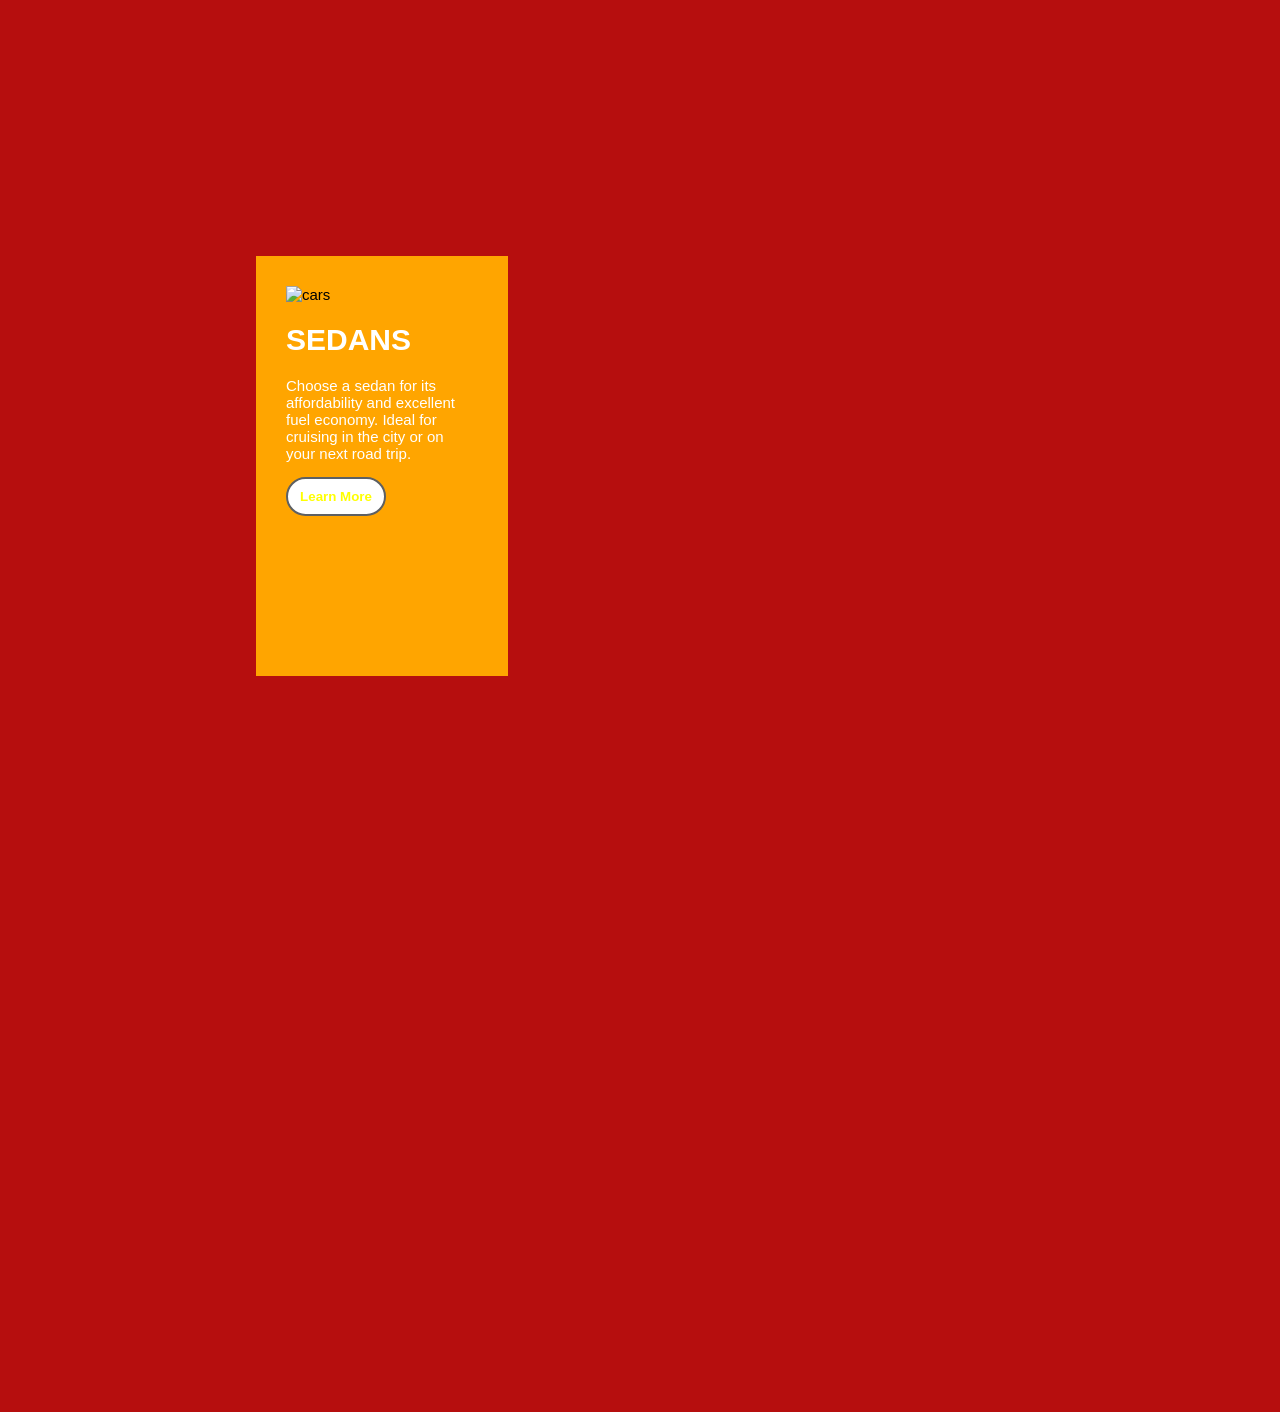
==== inde.html @ b9eaad42 "initial commut" ====
<!DOCTYPE html>

<html lang="en">

<head>
    <meta charset="utf-8">
    <meta http-equiv="X-UA-Compatible" content="IE=edge">
    <title> My cars</title>
    <meta name="description" content="">
    <meta name="viewport" content="width=device-width, initial-scale=1">
    <link rel="stylesheet" href="style.css">
</head>

<body>

    <div class="row">
        <div class="column">
            <div id="image">
                <img class="#" alt="cars">
            </div>
            <div>
                <h1>SEDANS</h1>
                <p> Choose a sedan for its<br>affordability and excellent<br>fuel economy. Ideal for<br>cruising in the
                    city or on<br>your next road trip.</p>
            </div>
            <button type="button">Learn More</button>

        </div>

    </div>
</body>

</html>
---- style.css ----
body {
  background-color: rgb(182, 14, 14);
  padding: 0;
  margin: 0;
}
.row {
  padding: 20%;
  height: 100vh;
  width: 100%;
  display: flexbox;
  justify-content: center;
}
.column {
  background-color: orange;
  height: 40%;
  width: 15%;
  padding: 30px;
  font-size: 15px;
  font-family: sans-serif;
}
h1 {
  color: white;
}
p {
  text-align: left;
  word-break: break-word;
  overflow: hidden;
  text-overflow: ellipsis;
  color: white;
}
button {
  color: yellow;
  background-color: white;
  font-weight: bold;
  padding: 10px;
  text-align: center;
  border: 2px solid #5d6063;
  border-radius: 40px;
  width: 100px;
  margin: bottom 0;
}
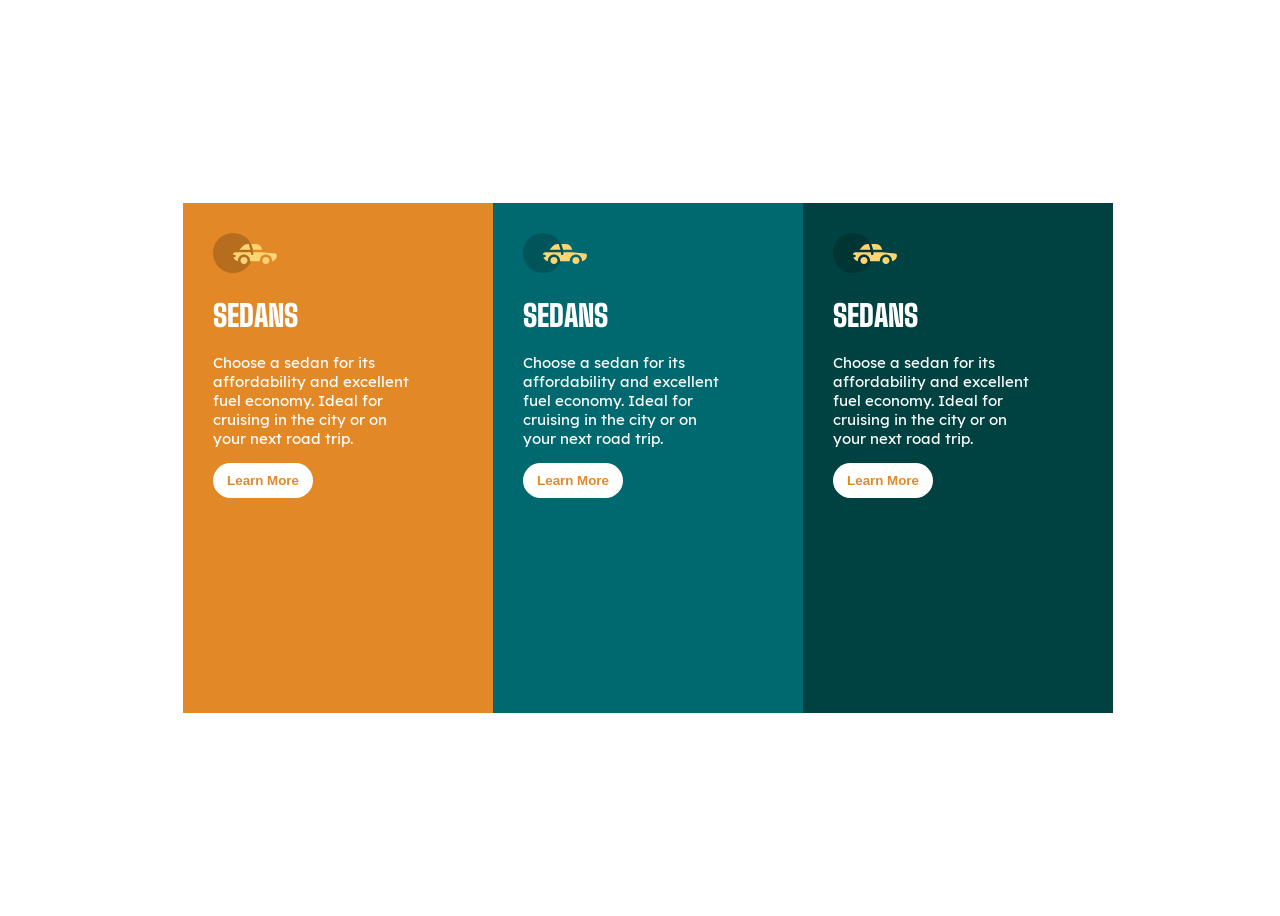
==== commit ba3fed16: "addin 2cards" ====
--- a/inde.html
+++ b/inde.html
@@ -1,5 +1,4 @@
 <!DOCTYPE html>
-
 <html lang="en">
 
 <head>
@@ -12,11 +11,10 @@
 </head>
 
 <body>
-
     <div class="row">
-        <div class="column">
+        <div class="orange column">
             <div id="image">
-                <img class="#" alt="cars">
+                <img src="./images/icon-sedans.svg" alt="cars">
             </div>
             <div>
                 <h1>SEDANS</h1>
@@ -24,9 +22,29 @@
                     city or on<br>your next road trip.</p>
             </div>
             <button type="button">Learn More</button>
-
         </div>
-
+        <div class="cyan column">
+            <div id="image">
+                <img src="./images/icon-sedans.svg" alt="cars">
+            </div>
+            <div>
+                <h1>SEDANS</h1>
+                <p> Choose a sedan for its<br>affordability and excellent<br>fuel economy. Ideal for<br>cruising in the
+                    city or on<br>your next road trip.</p>
+            </div>
+            <button type="button">Learn More</button>
+        </div>
+        <div class="green column">
+            <div id="image">
+                <img src="./images/icon-sedans.svg" alt="cars">
+            </div>
+            <div>
+                <h1>SEDANS</h1>
+                <p> Choose a sedan for its<br>affordability and excellent<br>fuel economy. Ideal for<br>cruising in the
+                    city or on<br>your next road trip.</p>
+            </div>
+            <button type="button">Learn More</button>
+        </div>
     </div>
 </body>
 
--- a/style.css
+++ b/style.css
@@ -1,41 +1,64 @@
-body {
-  background-color: rgb(182, 14, 14);
+@font-face {
+  font-family: lexenda;
+  src: url(LexendDeca-Regular.ttf);
+}
+@font-face {
+  font-family: header;
+  src: url(BigShouldersDisplay-Black.ttf);
+}
+/* body {
   padding: 0;
   margin: 0;
-}
+} */
 .row {
-  padding: 20%;
+  /* padding: 20%; */
+  width: 100vw;
   height: 100vh;
-  width: 100%;
-  display: flexbox;
+  display: flex;
+  flex-direction: row;
   justify-content: center;
+  align-items: center;
 }
 .column {
-  background-color: orange;
-  height: 40%;
-  width: 15%;
+  height: 50%;
+  width: 250px;
   padding: 30px;
   font-size: 15px;
-  font-family: sans-serif;
+}
+.orange {
+  background-color: hsl(31, 77%, 52%);
+}
+.cyan {
+  background-color: hsl(184, 100%, 22%);
+}
+.green {
+  background-color: hsl(179, 100%, 13%);
 }
 h1 {
   color: white;
+  font-family: header;
+  font-size: 300;
 }
 p {
   text-align: left;
-  word-break: break-word;
-  overflow: hidden;
-  text-overflow: ellipsis;
   color: white;
+  font-family: lexenda;
+  font-weight: 400;
+  font-size: 15px;
 }
 button {
-  color: yellow;
+  color: hsl(31, 77%, 52%);
   background-color: white;
   font-weight: bold;
   padding: 10px;
   text-align: center;
-  border: 2px solid #5d6063;
+  border: none;
   border-radius: 40px;
   width: 100px;
-  margin: bottom 0;
+  margin-top: auto;
+  cursor: pointer;
 }
+button:hover,
+p:hover {
+  background-color: red;
+}
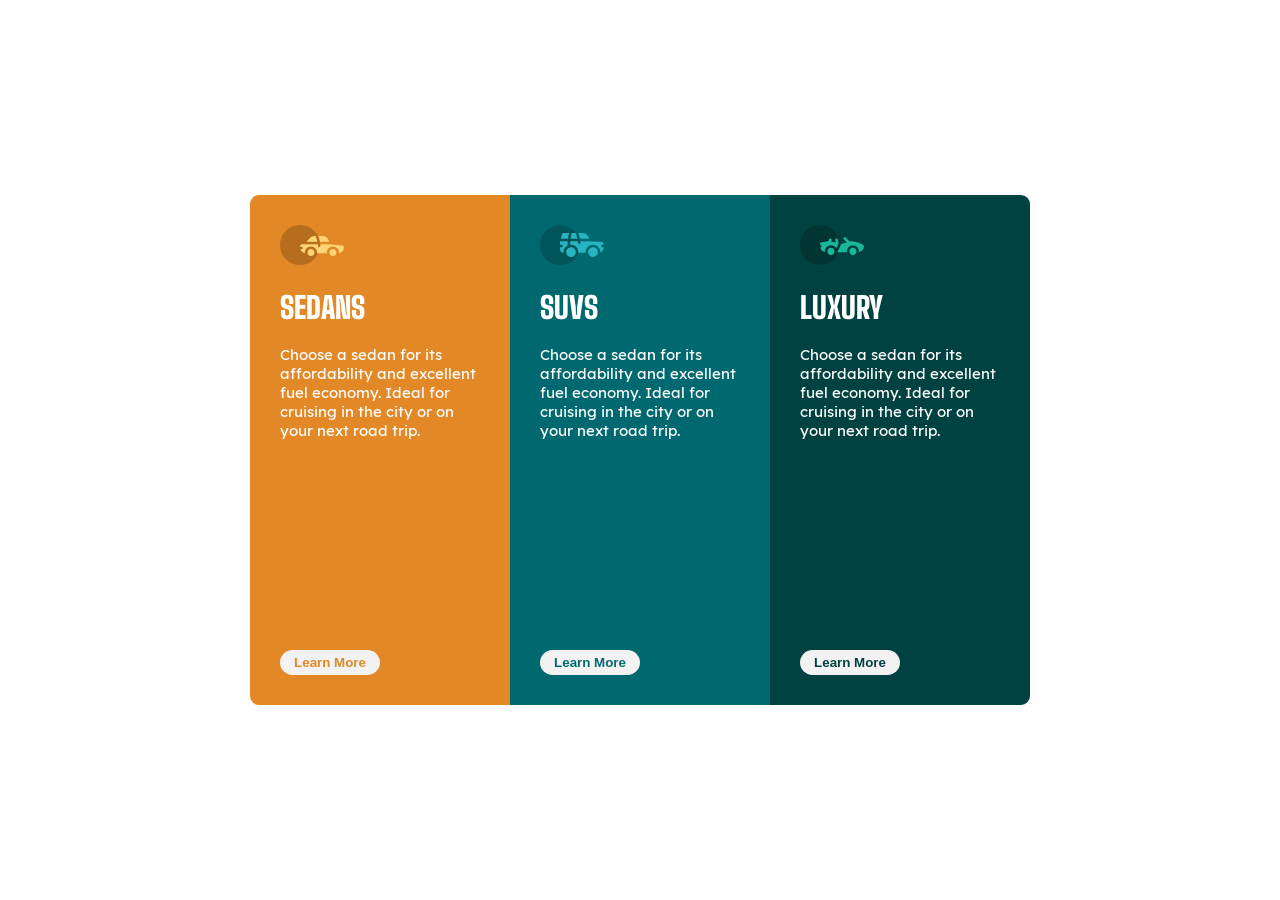
==== commit d7d0091c: "button directio" ====
--- a/inde.html
+++ b/inde.html
@@ -12,7 +12,7 @@
 
 <body>
     <div class="row">
-        <div class="orange column">
+        <div class="left-boarder orange column">
             <div id="image">
                 <img src="./images/icon-sedans.svg" alt="cars">
             </div>
@@ -21,29 +21,29 @@
                 <p> Choose a sedan for its<br>affordability and excellent<br>fuel economy. Ideal for<br>cruising in the
                     city or on<br>your next road trip.</p>
             </div>
-            <button type="button">Learn More</button>
+            <button type="buttom" class="bright button">Learn More</button>
         </div>
         <div class="cyan column">
             <div id="image">
-                <img src="./images/icon-sedans.svg" alt="cars">
+                <img src="./images/icon-suvs.svg" alt="cars">
             </div>
             <div>
-                <h1>SEDANS</h1>
+                <h1>SUVS</h1>
                 <p> Choose a sedan for its<br>affordability and excellent<br>fuel economy. Ideal for<br>cruising in the
                     city or on<br>your next road trip.</p>
             </div>
-            <button type="button">Learn More</button>
+            <button type="button" class="blue button">Learn More</button>
         </div>
-        <div class="green column">
+        <div class="right-border green column">
             <div id="image">
-                <img src="./images/icon-sedans.svg" alt="cars">
+                <img src="./images/icon-luxury.svg" alt="cars">
             </div>
             <div>
-                <h1>SEDANS</h1>
+                <h1>LUXURY</h1>
                 <p> Choose a sedan for its<br>affordability and excellent<br>fuel economy. Ideal for<br>cruising in the
                     city or on<br>your next road trip.</p>
             </div>
-            <button type="button">Learn More</button>
+            <button type="button" class="btn-green button">Learn More</button>
         </div>
     </div>
 </body>
--- a/style.css
+++ b/style.css
@@ -6,10 +6,11 @@
   font-family: header;
   src: url(BigShouldersDisplay-Black.ttf);
 }
-/* body {
+body {
   padding: 0;
   margin: 0;
-} */
+}
+
 .row {
   /* padding: 20%; */
   width: 100vw;
@@ -21,7 +22,9 @@
 }
 .column {
   height: 50%;
-  width: 250px;
+  width: 200px;
+  flex-direction: column;
+  display: flex;
   padding: 30px;
   font-size: 15px;
 }
@@ -47,18 +50,48 @@
   font-size: 15px;
 }
 button {
-  color: hsl(31, 77%, 52%);
-  background-color: white;
+  /* color: hsl(31, 77%, 52%); */
+  /* background-color: white; */
   font-weight: bold;
-  padding: 10px;
+  padding: 5px;
   text-align: center;
   border: none;
-  border-radius: 40px;
+  border-radius: 30px;
   width: 100px;
   margin-top: auto;
   cursor: pointer;
 }
-button:hover,
-p:hover {
-  background-color: red;
+
+.left-boarder {
+  border-radius: 9px 0 0 9px;
 }
+.right-border {
+  border-radius: 0 9px 9px 0;
+}
+.bright {
+  color: hsl(31, 77%, 52%);
+  background-color: hsl(0, 0%, 95%);
+}
+.blue {
+  color: hsl(184, 100%, 22%);
+  background-color: hsl(0, 0%, 95%);
+}
+.btn-green {
+  color: hsl(179, 100%, 13%);
+  background-color: hsl(0, 0%, 95%);
+}
+.bright:hover {
+  color: hsl(0, 0%, 95%);
+  border: 3px solid hsl(0, 0%, 95%);
+  background-color: hsl(31, 77%, 52%);
+}
+.blue:hover {
+  background-color: hsl(184, 100%, 22%);
+  color: hsl(0, 0%, 95%);
+  border: 3px solid hsl(0, 0%, 95%);
+}
+.btn-green:hover {
+  background-color: hsl(179, 100%, 13%);
+  color: hsl(0, 0%, 95%);
+  border: 3px solid hsl(0, 0%, 95%);
+}
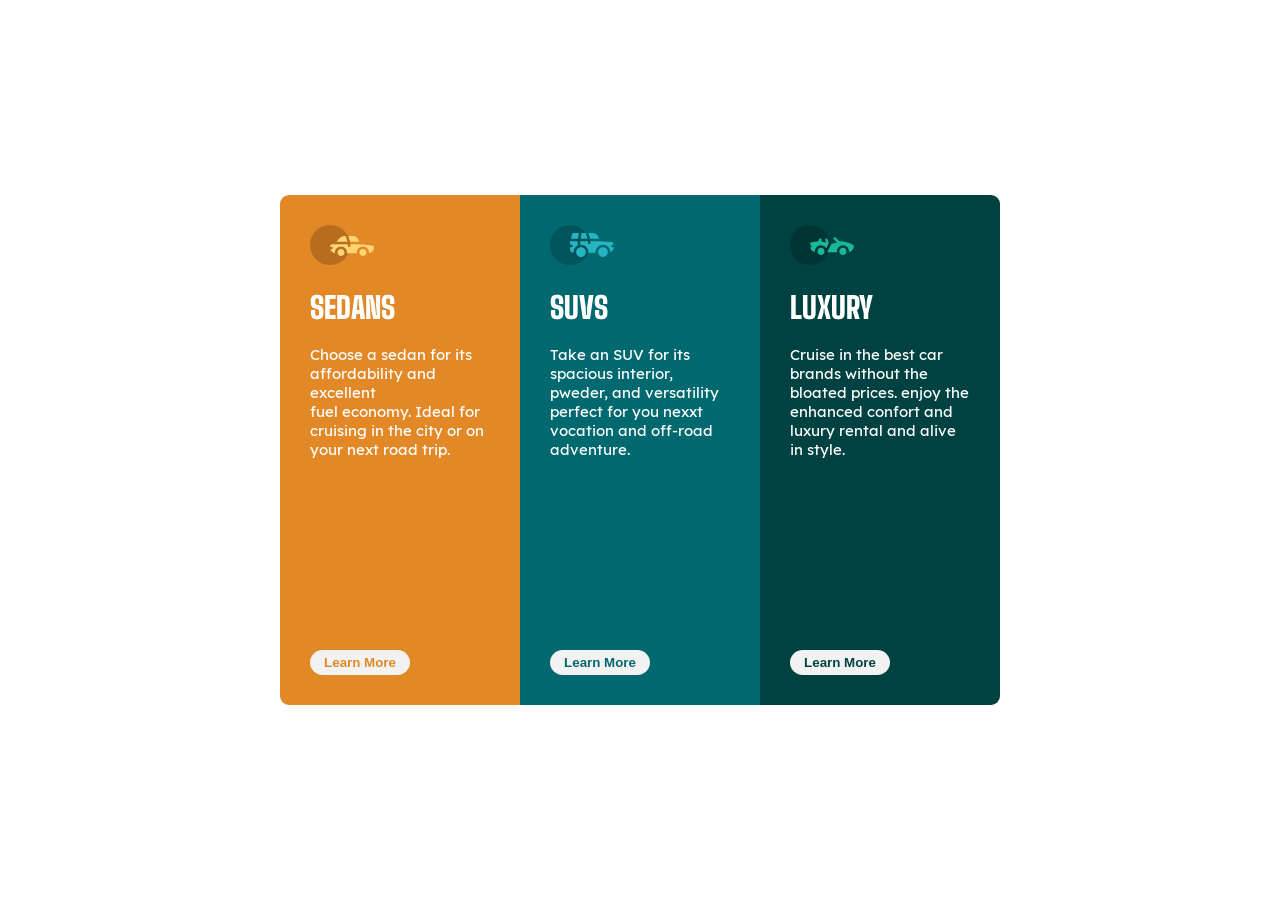
==== commit 95a5273d: "change paragraph" ====
--- a/inde.html
+++ b/inde.html
@@ -29,8 +29,8 @@
             </div>
             <div>
                 <h1>SUVS</h1>
-                <p> Choose a sedan for its<br>affordability and excellent<br>fuel economy. Ideal for<br>cruising in the
-                    city or on<br>your next road trip.</p>
+                <p> Take an SUV for its spacious interior, pweder, and versatility perfect for you nexxt vocation and
+                    off-road adventure.</p>
             </div>
             <button type="button" class="blue button">Learn More</button>
         </div>
@@ -40,8 +40,8 @@
             </div>
             <div>
                 <h1>LUXURY</h1>
-                <p> Choose a sedan for its<br>affordability and excellent<br>fuel economy. Ideal for<br>cruising in the
-                    city or on<br>your next road trip.</p>
+                <p> Cruise in the best car brands without the bloated prices. enjoy the enhanced confort and luxury
+                    rental and alive in style.</p>
             </div>
             <button type="button" class="btn-green button">Learn More</button>
         </div>
--- a/style.css
+++ b/style.css
@@ -22,7 +22,7 @@
 }
 .column {
   height: 50%;
-  width: 200px;
+  width: 180px;
   flex-direction: column;
   display: flex;
   padding: 30px;
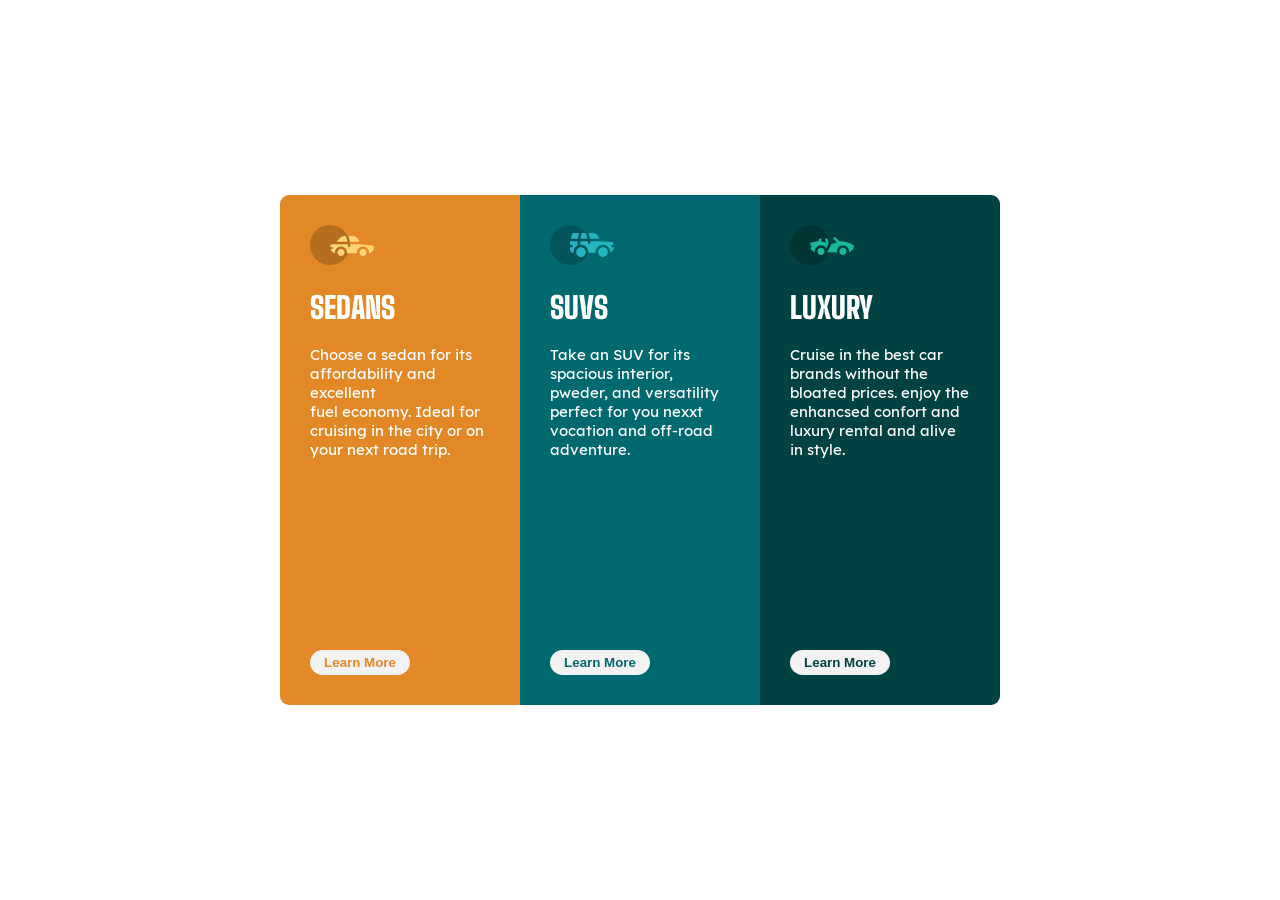
==== commit 123f71cc: "responsiveness" ====
--- a/inde.html
+++ b/inde.html
@@ -40,7 +40,7 @@
             </div>
             <div>
                 <h1>LUXURY</h1>
-                <p> Cruise in the best car brands without the bloated prices. enjoy the enhanced confort and luxury
+                <p> Cruise in the best car brands without the bloated prices. enjoy the enhancsed confort and luxury
                     rental and alive in style.</p>
             </div>
             <button type="button" class="btn-green button">Learn More</button>
--- a/style.css
+++ b/style.css
@@ -95,3 +95,24 @@
   color: hsl(0, 0%, 95%);
   border: 3px solid hsl(0, 0%, 95%);
 }
+@media screen and (max-width: 375px) {
+  .row {
+    flex-direction: column;
+    width: 90;
+    height: 70%;
+    padding-top: 5%;
+    padding-bottom: 5%;
+  }
+  .orange,
+  .cyan,
+  .green {
+    width: 65%;
+    height: auto;
+  }
+}
+/* @media screen and (max-width: 1440px) {
+  .row {
+    width: auto;
+    height: 70%;
+  }
+} */
